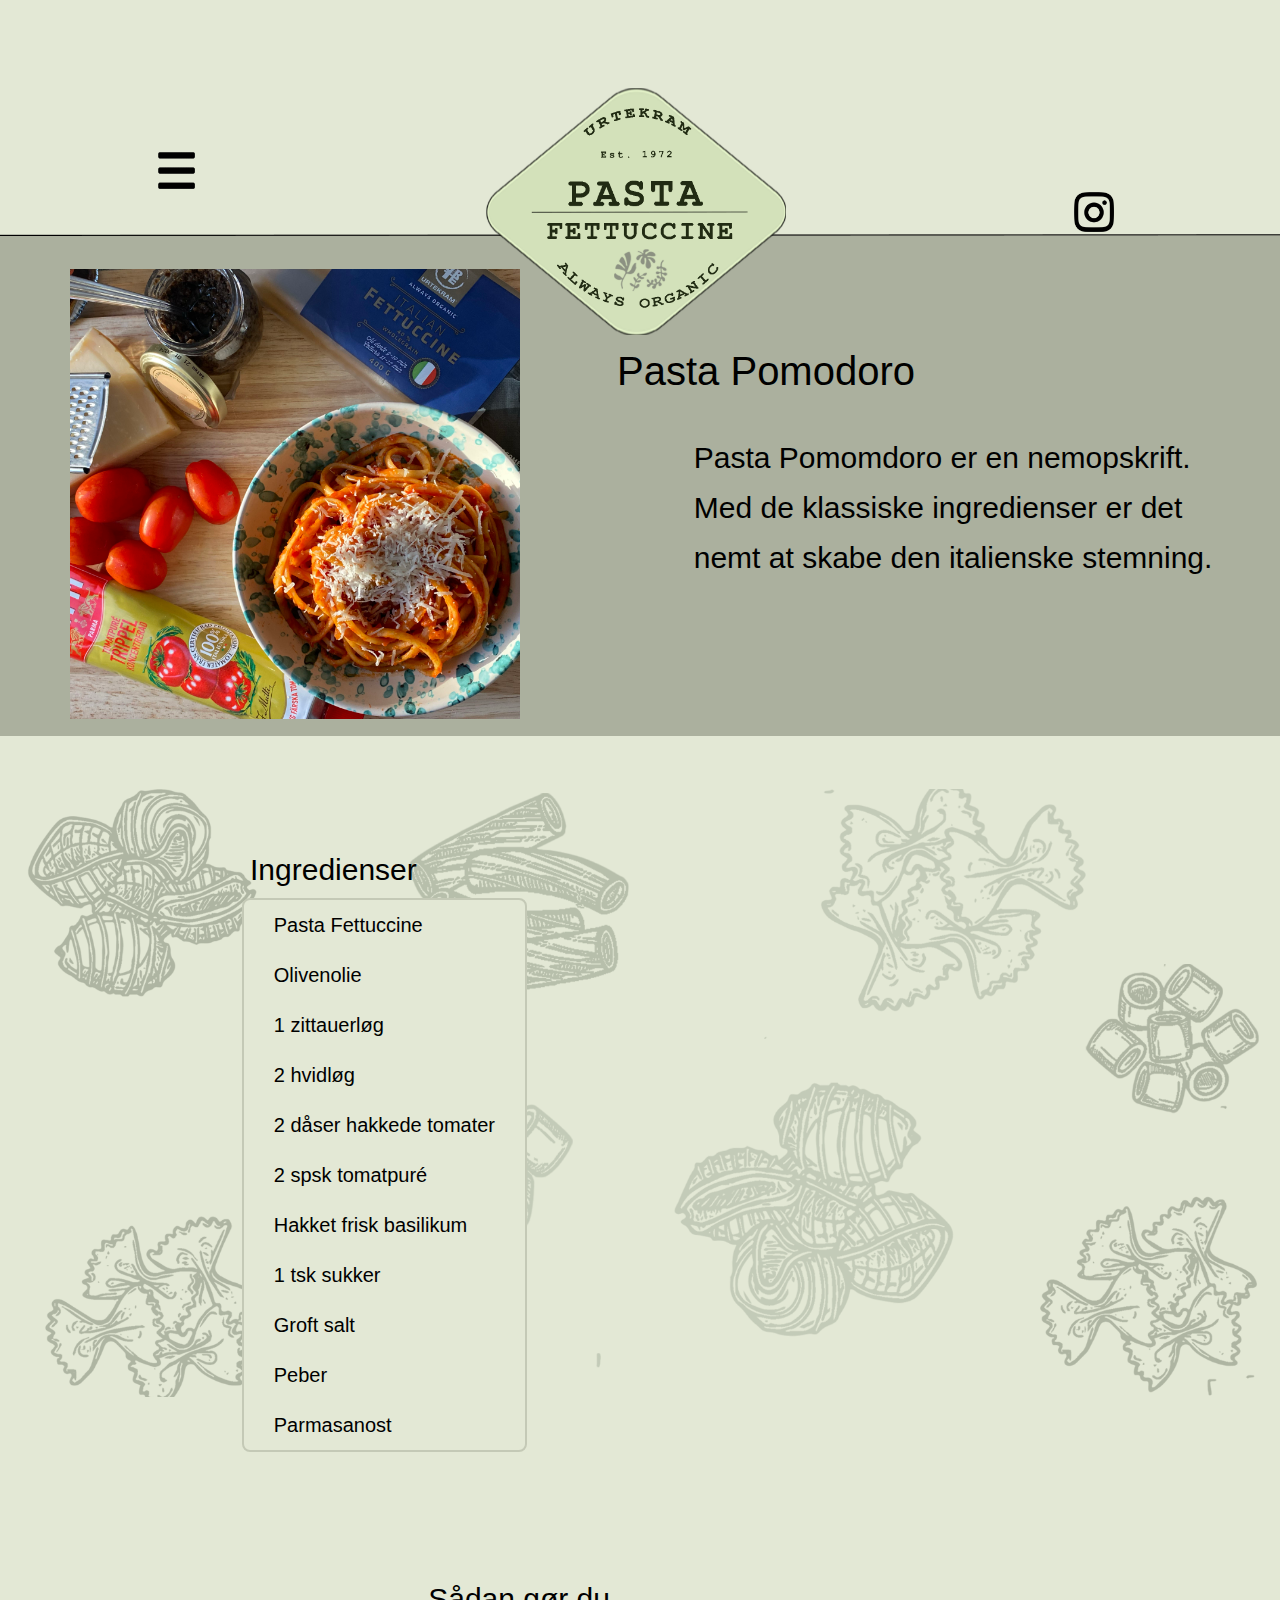
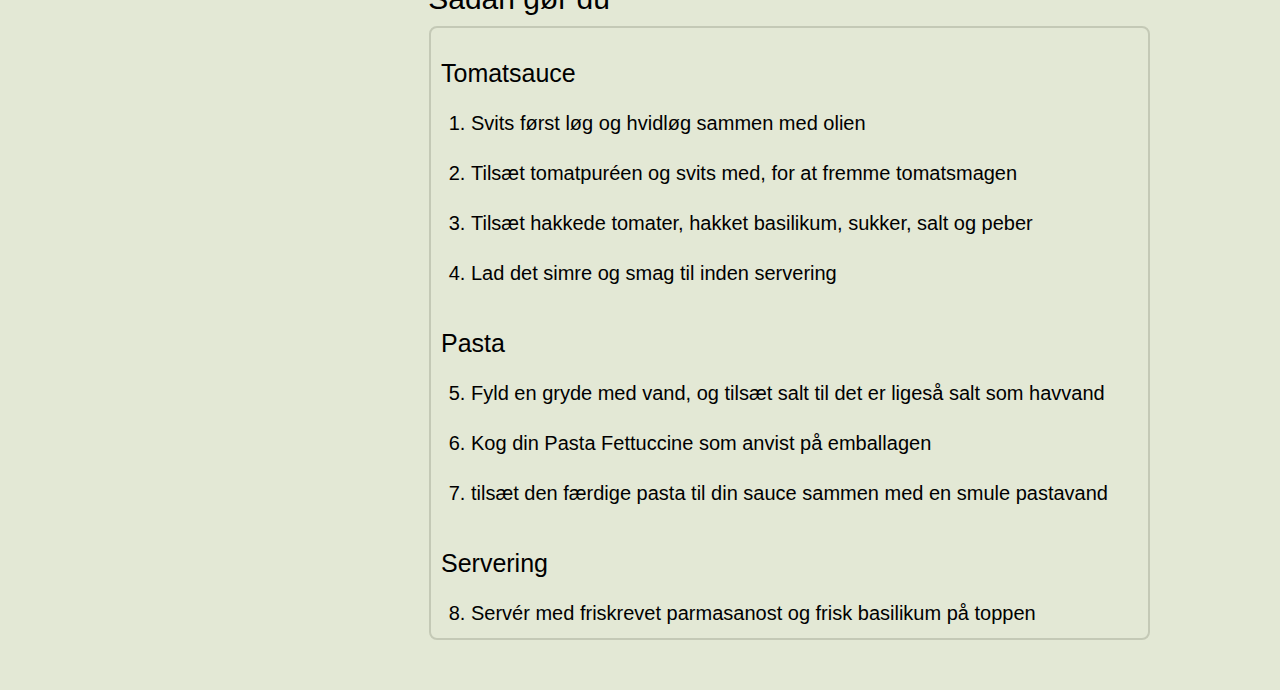
==== inspiration.html @ 7cbab451 "Pasta Fettuccine" ====
<!DOCTYPE html>
<html lang=da dir="ltr">
<head>

  <meta name="description" content="Pasta fettuccine er....">

  <meta name="keywords" content="SEO-ord">

<title>Pasta Fettuccine Urtekram</title>

<link rel="stylesheet" href="inspirationstyle.css">

<meta charset="utf-8">

    <meta name="viewport" content="width=device-width, initial-scale=1">
</head>

<header>
<!--Her begynder min header med dropnavn menu, logo og instagramlogo-->
<nav>
  <ul>
  <div class="mobmenu">
    <li><a href="#"><img src="images/mobmenu.png" alt="mobmenu" width="37px" height="37px"></a>
     <ul>
       <li><a href="oprindelse.html">Pastaens Oprindelse</a></li>
       <li><a href="inspiration.html">Inspiration</a></li>
       <li><a href="omos.html">Om Os</a></li>
       <li><a href="kontakt.html">Kontakt Os</a></li>
     </ul>
    </li>
  </div>
  <div class="mobmenumobil">
    <li><a href="#"><img src="images/mobmenumobil.png" alt="mobmenu" width="30px" height="30px"></a>
     <ul>
       <li><a href="oprindelse.html">Pastaens Oprindelse</a></li>
       <li><a href="inspiration.html">Inspiration</a></li>
       <li><a href="omos.html">Om Os</a></li>
       <li><a href="kontakt.html">Kontakt Os</a></li>
     </ul>
    </li>
  </div>
    </ul>
</nav>

<div class="logo">
  <a href="index.html"><img src="images/logo.png" alt="logo" width="300px"></a>
</div>
<div class="logomob">
  <a href="index.html"><img src="images/logo.png" alt="logo" width="150px"></a>
</div>
<div class="insta">
  <a href="https://www.instagram.com/urtekram/"><img src="images/insta.png" alt="insta" width="40px"></a>
</div>
<div class="instamob">
  <a href="https://www.instagram.com/urtekram/"><img src="images/insta.jpg" alt="insta" width="35px"></a>
</div>

<div class="streg">
<img src="images/streg.png" alt="streg">
</div>
<!--Her slutter min header med dropnavn menu, logo og instagramlogo-->
  </header>

  <body>


    <!--Her har jeg indsat baggrundstekstur for mobil og computerformat-->
<div class="tekstur">
  <img src="images/grontekstur.png" alt="baggrund" width="100%">
</div>
<div class="teksturmobil">
  <img src="images/teksturmobil.png" alt="baggrund" width="100%">
</div>


    <!-- billede og beskrivelse af opskrift-->
    <div class="flex-container">
        </div>
          <div class="pastaimg"><img src="images/pastaret.jpg" alt="pastaret" width="450px"></div>
          <div class="pastaimgmob"><img src="images/pastaret.jpg" alt="pastaret" width="333px"></div>

      <div class="pastapomodoro"><p>Pasta Pomodoro</p></div>
      <div class="tekst">
        <p>Pasta Pomomdoro er en nemopskrift. Med de klassiske ingredienser er det nemt at skabe den italienske stemning.</p>
      </div>
      <div class="tekstmob">
        <p>Pasta Pomomdoro er en nemopskrift. <br>med de klassiske ingredienser er det nemt at skabe den italienske stemning.</p>
      </div>

<!--Ingredienser og fremgangsmåde-->

  <div class="ingredienser">
     <p>Ingredienser</p>
  </div>

<!--liste med ingredienser. Jeg har valgt et ul-tag for ikke at få nummerering med-->
<div class="ingrediensli">
  <ul>
    <li>Pasta Fettuccine</li>
    <li>Olivenolie</li>
    <li>1 zittauerløg</li>
    <li>2 hvidløg</li>
      <li>2 dåser hakkede tomater</li>
        <li>2 spsk tomatpuré</li>
          <li>Hakket frisk basilikum</li>
            <li>1 tsk sukker</li>
              <li>Groft salt</li>
                <li>Peber</li>
                <li>Parmasanost</li>
  </ul>
</div>

<!--liste med ingredienser for mobil-->
<div class="ingrediensermob">
   <p>Ingredienser</p>
</div>

<div class="ingredienslimob">
  <ul>
    <li>Pasta Fettuccine</li>
    <li>Olivenolie</li>
    <li>1 zittauerløg</li>
    <li>2 hvidløg</li>
      <li>2 dåser hakkede tomater</li>
        <li>2 spsk tomatpuré</li>
          <li>Hakket frisk basilikum</li>
            <li>1 tsk sukker</li>
              <li>Groft salt</li>
                <li>Peber</li>
                <li>Parmasanost</li>
  </ul>
</div>

<!--liste med fremgangsmåde-->
<div class="fremgangsmåde">
<p>Sådan gør du</p>
 </div>

<!--Jeg har valgt et ol-tag for at at få nummerering med-->
<div class="fremgangsmådeli">
  <ol>
    <p>Tomatsauce</p>
    <li>Svits først løg og hvidløg sammen med olien</li>
    <li>Tilsæt tomatpuréen og svits med, for at fremme tomatsmagen</li>
    <li>Tilsæt hakkede tomater, hakket basilikum, sukker, salt og peber</li>
    <li>Lad det simre og smag til inden servering</li>
    <p>Pasta</p>
    <li>Fyld en gryde med vand, og tilsæt salt til det er ligeså salt som havvand</li>
    <li>Kog din Pasta Fettuccine som anvist på emballagen</li>
    <li>tilsæt den færdige pasta til din sauce sammen med en smule pastavand</li>
    <p>Servering</p>
    <li>Servér med friskrevet parmasanost og frisk basilikum på toppen</li>
  </ol>
</div>

<!--liste med fremgangsmåde for mobil-->
<div class="fremgangsmådemob">
<p>Sådan gør du</p>
 </div>

<div class="fremgangsmådelimob">
  <ol>
    <p>Tomatsauce</p>
    <li>Svits først løg og hvidløg sammen med olien</li>
    <li>Tilsæt tomatpuréen og svits med, for at fremme tomatsmagen</li>
    <li>Tilsæt hakkede tomater, hakket basilikum, sukker, salt og peber</li>
    <li>Lad det simre og smag til inden servering</li>
    <p>Pasta</p>
    <li>Fyld en gryde med vand, og tilsæt salt til det er ligeså salt som havvand</li>
    <li>Kog din Pasta Fettuccine som anvist på emballagen</li>
    <li>tilsæt den færdige pasta til din sauce sammen med en smule pastavand</li>
    <p>Servering</p>
    <li>Servér med friskrevet parmasanost og frisk basilikum på toppen</li>
  </ol>
</div>
</body>
---- inspirationstyle.css ----
*{
  margin: 0;
  padding: 0;
}

/*Baggrundens tekstur og baggrundsfarve*/
body {
  background-color: #e3e8d5;
}

.tekstur{
  position: absolute;
  z-index: -1;
  padding-top: 450px;
  padding-left: -80px;
  padding-bottom: 110px;
}

/*header med mobmenu, logo og link til Instagram*/
.mobmenu{
padding-left: 10%;
margin-top: 10%;
}

.logo{
  padding-left: 38%;
  margin-top: -13%;
}

.insta{
float: right;
padding-right: 13%;
margin-top: -11.5%;
}

.streg{
  position: absolute;
  margin-top: -130px;
  z-index: -1;
  width: 90%;
}

/*dropdown styles her*/
nav ul li{
  list-style: none;
  position: relative;
  width: 5%;
}

nav ul li a{
    display: block;
    color: black;
    font-family: nttld, sans-serif;
    font-weight: 100;
    font-size: 19px;
    padding: 24px 0px 60px 30px;
    text-transform: uppercase;
    text-decoration: none;

  }

nav ul li ul{
  display: none;
  position: absolute;
  background-color: #fff;
  left: -11%;
  top: 49%;
}

nav ul li:hover ul{
  display: block;
}

nav ul li ul li{
  width: 400px;
}

nav ul li ul li a:hover{
 text-decoration: underline;
}

/*flexbox der indeholder billede og tekst*/
.flex-container {
  display: flex;
  flex-wrap: wrap;
  position: absolute;
  background-color: #abb09e;
  justify-content: space-between;
  height: 500px;
  margin-top: -103px;
  width: 100%;
  z-index: -1;
}

.pastaimg{
float: left;
margin-top: -70px;
margin-left: 70px;
}

.pastapomodoro{
  float: right;
  font-size: 40px;
  font-family: nttld, sans-serif;
  font-weight: 100;
  margin-top: 10px;
  padding-right: 365px;
}

.tekst{
  float: right;
  font-size: 30px;
  font-family: nttld, sans-serif;
  font-weight: 100;
  line-height: 50px;
  margin-top: -290px;
  padding-right: 50px;
  padding-left: 54.2%;
}

.ingredienser{
  float: left;
  margin-left: 250px;
  margin-top: 130px;
  font-size: 30px;
  font-family: nttld, sans-serif;
  font-weight: 100;
}

.fremgangsmåde{
float: right;
margin-right: 670px;
margin-top: 130px;
font-size: 30px;
font-family: nttld, sans-serif;
font-weight: 100;
}

.ingrediensli{
  float: left;
  margin-left: -175px;
  margin-top: 175px;
  border: 2px solid #c4c9b6;
  border-radius: 8px;
  line-height: 50px;
  background-color: #e3e8d5;
  font-family: nttld, sans-serif;
  font-weight: 100;
}

/* li-tag styles*/
.ingrediensli > ul li{
    list-style-type: none;
    font-size: 20px;
    margin-left: 30px;
    margin-right: 30px;
}

.fremgangsmådeli{
  float: right;
  margin-right: 130px;
  margin-top: 10px;
  margin-bottom: 50px;
  border: 2px solid #c4c9b6;
  border-radius: 8px;
  line-height: 50px;
  background-color: #e3e8d5;
  font-family: nttld, sans-serif;
  font-weight: 100;
  font-size: 13px;
}

.fremgangsmådeli > ol li{
  font-size: 20px;
  margin-left: 40px;
  margin-right: 40px;
}

.fremgangsmådeli > ol p{
  padding-top: 20px;
  margin-left: 10px;
  font-size: 25px;
  font-family: nttld, sans-serif;
  font-weight: 100;
}

/* Responsive layout - Mobilenhed*/
  @media only screen and (max-width: 600px){

    .logomob{
        display: block;
        margin-left: 30%;
        margin-top: -35%;
        margin-bottom: 110px;
      }

    .logo{
      display: none;
    }

        .streg{
          display: none;
        }

        .mobmenu{
          display: none;
        }

        .insta{
          display: none;
        }

        .mobmenu{
          display: none;
        }

        .mobmenumobil{
          padding-left: 1%;
          margin-top: 5%;
        }

        nav ul li{
          list-style: none;
          position: relative;
          width: 5%;
          p
        }

        nav ul li a{
          display: block;
          color: black;
          font-family: nttld, sans-serif;
          font-weight: 100;
          font-size: 19px;
          padding: 24px 0px 60px 30px;
          text-transform: uppercase;
          text-decoration: none;
        }

        nav ul li ul{
          display: none;
          position: absolute;
          background-color: #fff;
          left: -11%;
          top: 49%;

        }

        nav ul li:hover ul{
          display: block;
        }

        nav ul li ul li{
          width: 410px;
        }

        nav ul li ul li a:hover{
         text-decoration: underline;
        }


        .instamob{
          display: block;
          float: right;
          padding-right: 8%;
          margin-top: -54%;
        }

        .tekstur{
          display: none;
        }

        .teksturmobil{
          display: block;
          margin-top: 300px;
          position: absolute;
          z-index: -1;
        }

        .flex-container{
          display: none;
        }

        .pastaimgmob{
          display: block;
          margin-left: 3.5%;
          margin-top: -99px;
          position: absolute;
          z-index: -1;
        }

        .pastaimg{
          display: none;
        }

        .pastapomodoro{
          font-size: 30px;
          float: left;
          padding-left: 8.5%;
          padding-right: 20px;
          padding-top: 70%;
        }

        .tekstmob{
          display: block;
          font-size: 20px;
          line-height: 30px;
          font-family: nttld, sans-serif;
          font-weight: 100;
          float: left;
          padding-left: 8.5%;
          margin-top: 3%;
          margin-right: 7.5%;
        }

        .tekst{
          display: none;
        }

        .ingredienser{
          display: none;
        }

        .ingrediensli{
          display: none;
        }

        .ingredienslimob{
          display: block;
          float: left;
          margin-left: 30px;
          margin-top: 10px;
          margin-bottom: 20px;
          border: 2px solid #c4c9b6;
          border-radius: 8px;
          line-height: 50px;
          background-color: #e3e8d5;
          font-family: nttld, sans-serif;
          font-weight: 100;
          list-style-type: none;
        }

        .ingredienslimob > ul li{
            list-style-type: none;
            font-size: 20px;
            margin-left: 20px;
            margin-right: 50px;
        }

        .ingrediensermob{
          display: block;
          float: left;
          font-family: nttld, sans-serif;
          font-weight: 100;
          font-size: 25px;
          margin-left: 30px;
          margin-top: 10%;
        }

        .fremgangsmådelimob{
          float: right;
          margin-right: 13px;
          margin-left: 13px;
          margin-top: -150px;
          margin-bottom: 20px;
          border: 2px solid #c4c9b6;
          border-radius: 8px;
          line-height: 50px;
          background-color: #e3e8d5;
          font-family: nttld, sans-serif;
          font-weight: 100;
          font-size: 13px;
        }

        .fremgangsmådeli{
          display: none;
          }

          .fremgangsmådelimob > ol li{
            font-size: 20px;
            margin-left: 30px;
            margin-right: 10px;
          }

          .fremgangsmådelimob > ol p{
            padding-top: 20px;
            margin-left: 20px;
            font-size: 25px;
            font-family: nttld, sans-serif;
            font-weight: 100;
          }

          .fremgangsmådemob{
            display: block;
            float: left;
            font-family: nttld, sans-serif;
            font-weight: 100;
            font-size: 25px;
            margin-top: -200px;
            margin-left: 7.5%;
          }
      }
/* Responsive layout - computerenhed*/
@media only screen and (min-width: 992px) {
  .logo{
    display: block;
  }

  .logomob{
    display: none;
    margin-left: 30%;
  }

  .streg{
    display: block;
  }

  .mobmenu{
    display: block;
  }


  .mobmenumobil{
    display: none;
  }

  .instamob{
    display: none;
  }

  .teksturmobil{
    display: none;
  }

  .tekstur{
    display: block;
  }


  .pastaimgmob{
    display: none;
  }

  .tekstmob{
    display: none;
  }

  .ingredienslimob{
    display: none;
  }

  .ingrediensli > ul li{
    display: block;
      list-style-type: none;
      font-size: 20px;
      margin-left: 30px;
      margin-right: 30px;
  }

  .ingredienslimob > ul li{
    display: none;
      list-style-type: none;
      font-size: 20px;
      margin-left: 30px;
      margin-right: 30px;
  }

  .fremgangsmådeli{
    display: block;
    }

  .fremgangsmådelimob{
    display: none;
  }

  .fremgangsmådelimob > ol li{
    display: none;
  }

  .fremgangsmådelimob > ol p{
  display: none;
  }

  .fremgangsmådemob{
    display: none;
  }

  .ingrediensermob{
    display: none;
  }

  .ingredienser{
    display: block;
  }
}
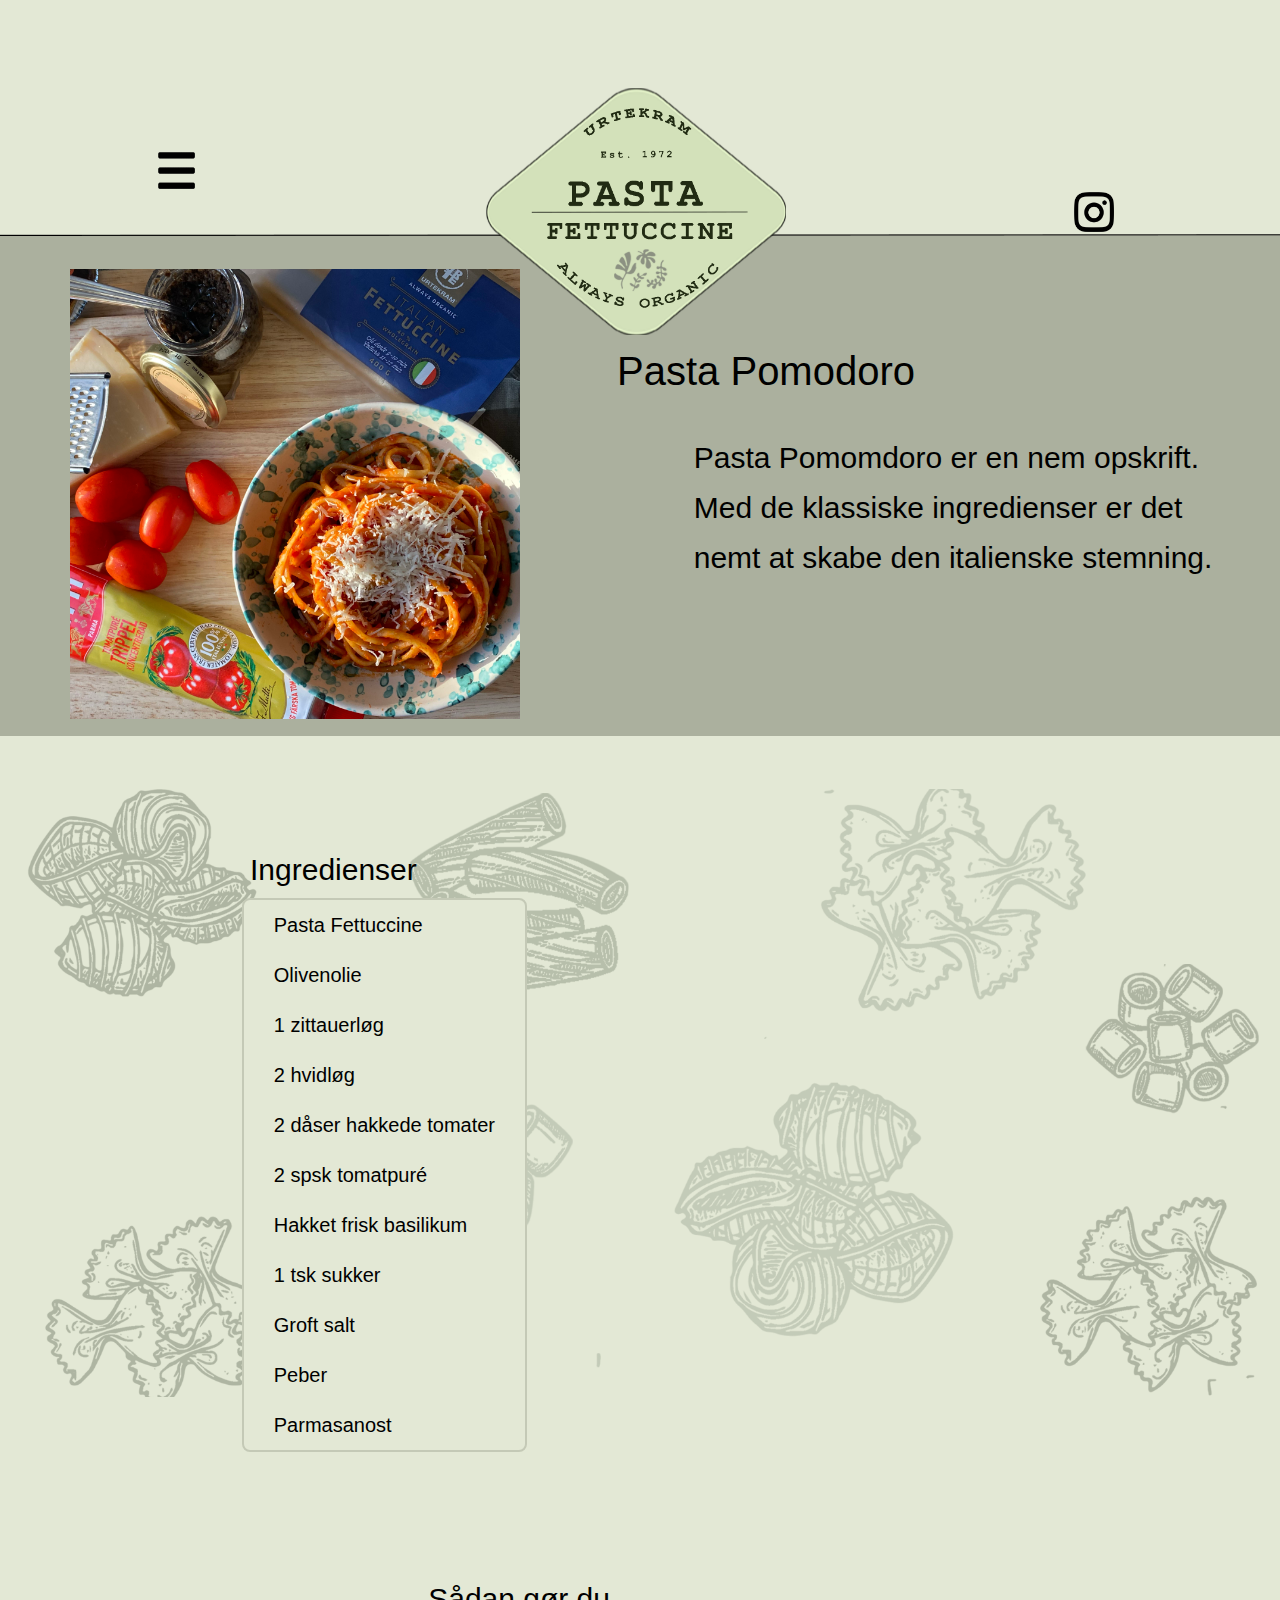
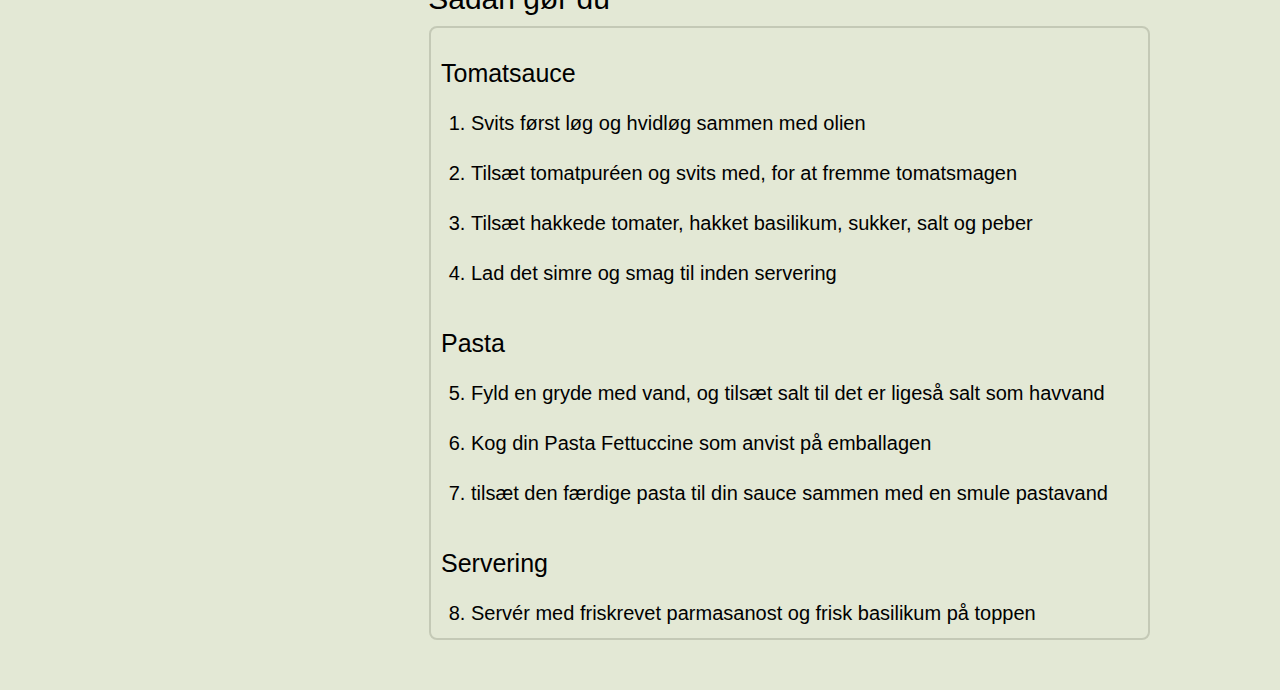
==== commit 6ef308fe: "Sidste opdatering" ====
--- a/inspiration.html
+++ b/inspiration.html
@@ -81,10 +81,10 @@
 
       <div class="pastapomodoro"><p>Pasta Pomodoro</p></div>
       <div class="tekst">
-        <p>Pasta Pomomdoro er en nemopskrift. Med de klassiske ingredienser er det nemt at skabe den italienske stemning.</p>
+        <p>Pasta Pomomdoro er en nem opskrift. Med de klassiske ingredienser er det nemt at skabe den italienske stemning.</p>
       </div>
       <div class="tekstmob">
-        <p>Pasta Pomomdoro er en nemopskrift. <br>med de klassiske ingredienser er det nemt at skabe den italienske stemning.</p>
+        <p>Pasta Pomomdoro er en nem opskrift. <br>Med de klassiske ingredienser er det nemt at skabe den italienske stemning.</p>
       </div>
 
 <!--Ingredienser og fremgangsmåde-->
